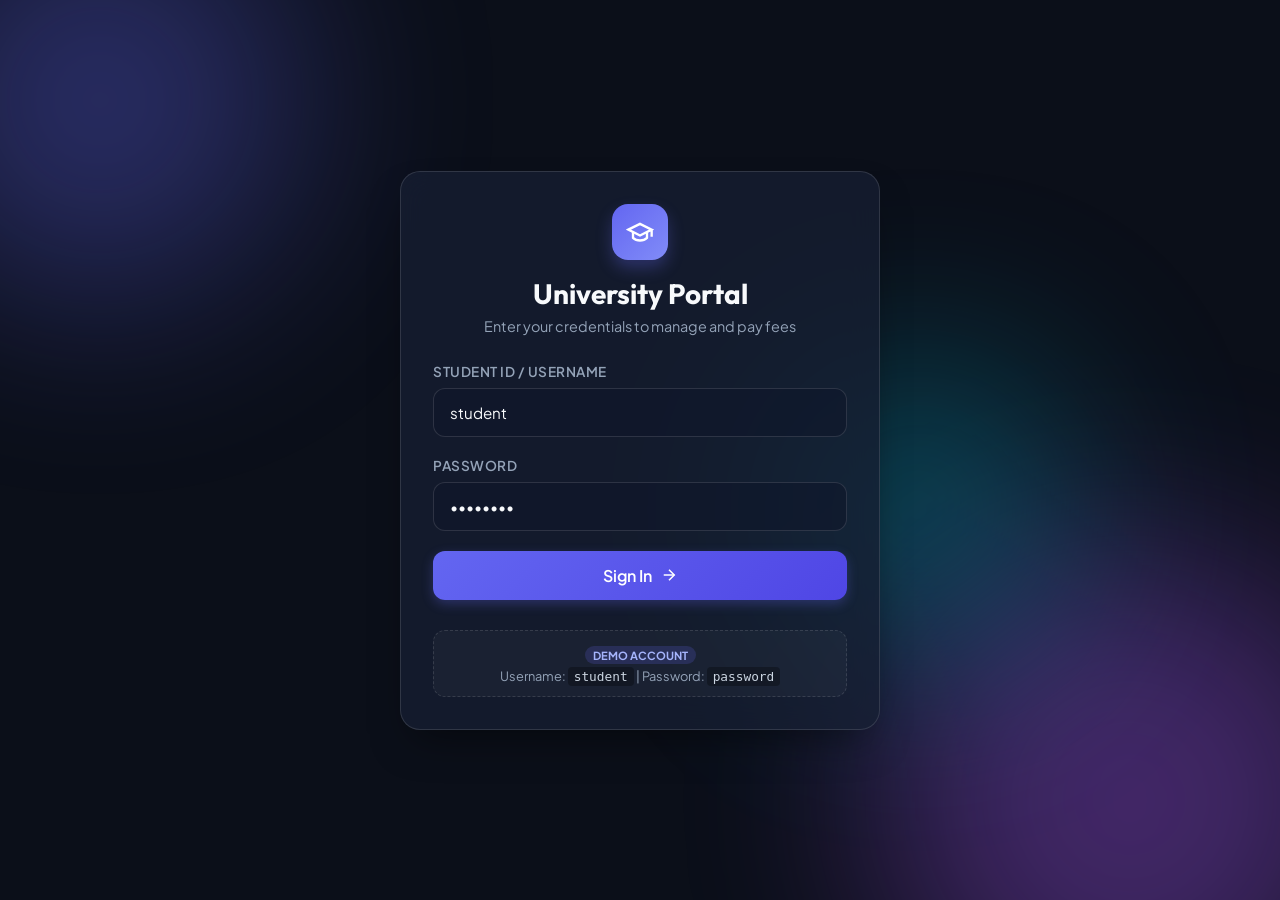
==== src/main/resources/static/index.html @ e8a91a87 "feat: complete student fee payment system with pure SQL, Razorpay integration, and Supabase PostgreS" ====
<!DOCTYPE html>
<html lang="en">

<head>
    <meta charset="UTF-8">
    <meta name="viewport" content="width=device-width, initial-scale=1.0">

    <title>Student Fee Payment Portal</title>

    <!-- Google Fonts -->
    <link rel="preconnect" href="https://fonts.googleapis.com">
    <link rel="preconnect" href="https://fonts.gstatic.com" crossorigin>

    <link
        href="https://fonts.googleapis.com/css2?family=Outfit:wght@300;400;500;600;700&family=Plus+Jakarta+Sans:wght@400;500;600;700&display=swap"
        rel="stylesheet">

    <link rel="stylesheet" href="styles.css">
</head>

<body>

    <!-- Background -->
    <div class="background-globes">
        <div class="globe globe-1"></div>
        <div class="globe globe-2"></div>
        <div class="globe globe-3"></div>
    </div>


    <div class="app-container">


        <!-- ================================================= -->
        <!-- LOGIN PAGE -->
        <!-- ================================================= -->

        <div id="loginView" class="card glass-card fade-in">

            <div class="card-header">

                <div class="logo-badge">

                    <svg width="28" height="28"
                         viewBox="0 0 24 24"
                         fill="none"
                         stroke="currentColor"
                         stroke-width="2">

                        <path d="M22 10v6M2 10l10-5 10 5-10 5z"/>
                        <path d="M6 12v5c3 3 9 3 12 0v-5"/>

                    </svg>

                </div>

                <h2>University Portal</h2>

                <p class="subtitle">
                    Enter your credentials to manage and pay fees
                </p>

            </div>


            <form id="loginForm" class="form-layout">

                <div class="input-group">

                    <label for="username">
                        Student ID / Username
                    </label>

                    <input
                        type="text"
                        id="username"
                        placeholder="e.g. student"
                        value="student"
                        required
                    >

                </div>


                <div class="input-group">

                    <label for="password">
                        Password
                    </label>

                    <input
                        type="password"
                        id="password"
                        placeholder="••••••••"
                        value="password"
                        required
                    >

                </div>


                <div id="loginError"
                     class="error-banner hidden">

                    Invalid credentials!
                    Use student / password.

                </div>


                <button
                    type="submit"
                    class="btn btn-primary btn-full">

                    <span>Sign In</span>

                    <svg width="18"
                         height="18"
                         viewBox="0 0 24 24"
                         fill="none"
                         stroke="currentColor"
                         stroke-width="2">

                        <line x1="5"
                              y1="12"
                              x2="19"
                              y2="12"/>

                        <polyline points="12 5 19 12 12 19"/>

                    </svg>

                </button>


                <div class="demo-hint">

                    <div class="demo-badge">
                        Demo Account
                    </div>

                    <p>
                        Username:
                        <code>student</code>
                        |
                        Password:
                        <code>password</code>
                    </p>

                </div>

            </form>

        </div>



        <!-- ================================================= -->
        <!-- DASHBOARD PAGE -->
        <!-- ================================================= -->

        <div id="dashboardView"
             class="card glass-card fade-in hidden">


            <!-- Navbar -->

            <div class="dashboard-navbar">

                <div class="user-info">

                    <div class="avatar">
                        AM
                    </div>

                    <div>

                        <h3 id="studentName">
                            Alex Morgan
                        </h3>

                        <span class="user-role">
                            ID: STU-2026-8942 • Computer Science
                        </span>

                    </div>

                </div>


                <button
                    id="logoutBtn"
                    class="btn btn-secondary btn-sm">

                    Logout

                </button>

            </div>



            <!-- Payment Status -->

            <div class="fee-status-banner warning">

                <div class="status-icon">
                    ⚡
                </div>

                <div>

                    <h4>
                        Pending Payment Action Required
                    </h4>

                    <p>
                        Fall Semester 2026 Tuition & Associated Fees
                    </p>

                </div>

            </div>



            <!-- Fee Breakdown -->

            <div class="fee-card">

                <h3>
                    Pending Fee Breakdown
                </h3>


                <div class="fee-list">

                    <div class="fee-item">

                        <span>
                            Tuition Fee (Fall 2026)
                        </span>

                        <span class="amount">
                            ₹4,500.00
                        </span>

                    </div>


                    <div class="fee-item">

                        <span>
                            Library & Digital Resources
                        </span>

                        <span class="amount">
                            ₹350.00
                        </span>

                    </div>


                    <div class="fee-item">

                        <span>
                            Campus Infrastructure & Amenities
                        </span>

                        <span class="amount">
                            ₹200.00
                        </span>

                    </div>


                    <div class="fee-item divider"></div>


                    <div class="fee-item total">

                        <span>
                            Total Due
                        </span>

                        <span class="total-amount">
                            ₹5,050.00
                        </span>

                    </div>

                </div>

            </div>



            <!-- Payment Method -->

            <div class="payment-method-section">

                <label class="section-label">
                    Select Payment Method
                </label>


                <div class="method-grid">


                    <label class="method-card active">

                        <input
                            type="radio"
                            name="payMethod"
                            value="card"
                            checked
                        >

                        <span class="method-icon">
                            💳
                        </span>

                        <span class="method-title">
                            Credit / Debit Card
                        </span>

                    </label>



                    <label class="method-card">

                        <input
                            type="radio"
                            name="payMethod"
                            value="upi"
                        >

                        <span class="method-icon">
                            📱
                        </span>

                        <span class="method-title">
                            UPI / Instant Pay
                        </span>

                    </label>



                    <label class="method-card">

                        <input
                            type="radio"
                            name="payMethod"
                            value="netbanking"
                        >

                        <span class="method-icon">
                            🏛️
                        </span>

                        <span class="method-title">
                            Net Banking
                        </span>

                    </label>


                </div>

            </div>



            <!-- Pay Button -->

            <button
                id="payNowBtn"
                class="btn btn-success btn-full btn-lg">

                <span id="payBtnText">
                    Pay ₹5,050.00 Now
                </span>

                <span
                    id="paySpinner"
                    class="spinner hidden">
                </span>

            </button>

        </div>



        <!-- ================================================= -->
        <!-- RECEIPT PAGE -->
        <!-- Same Card / Same Structure -->
        <!-- ================================================= -->

        <div id="receiptView"
             class="card glass-card fade-in hidden">


            <div class="card-header">

                <div class="logo-badge receipt-success">
                    ✓
                </div>

                <h2>
                    Payment Successful
                </h2>

                <p class="subtitle">
                    Your fee payment has been completed successfully.
                </p>

            </div>



            <!-- Receipt -->

            <div class="receipt-box">


                <div class="receipt-row">

                    <span>
                        Transaction ID
                    </span>

                    <strong id="receiptTransactionId">
                        -
                    </strong>

                </div>



                <div class="receipt-row">

                    <span>
                        Transaction Date
                    </span>

                    <strong id="receiptDate">
                        -
                    </strong>

                </div>



                <div class="receipt-row">

                    <span>
                        Payment Method
                    </span>

                    <strong id="receiptMethod">
                        -
                    </strong>

                </div>



                <div class="receipt-row">

                    <span>
                        Gateway
                    </span>

                    <strong>
                        Razorpay Simulation
                    </strong>

                </div>



                <div class="receipt-row">

                    <span>
                        Status
                    </span>

                    <strong class="success-text">
                        SUCCESS
                    </strong>

                </div>



                <div class="receipt-row divider"></div>



                <div class="receipt-row total">

                    <span>
                        Amount Paid
                    </span>

                    <span
                        id="receiptAmount"
                        class="paid-amount">

                        ₹5,050.00

                    </span>

                </div>

            </div>



            <!-- Receipt ID -->

            <div class="receipt-reference">

                Receipt ID:

                <strong id="receiptId">
                    -
                </strong>

            </div>



            <!-- Back -->

            <button
                id="backToDashboardBtn"
                class="btn btn-primary btn-full">

                Back to Dashboard

            </button>


        </div>

    </div>


    <!-- Razorpay Standard Checkout SDK -->
    <script src="https://checkout.razorpay.com/v1/checkout.js"></script>
    <script src="app.js"></script>

</body>
</html>
---- src/main/resources/static/styles.css ----
:root {
    --bg-primary: #0b0f19;
    --bg-surface: rgba(23, 31, 51, 0.75);
    --border-color: rgba(255, 255, 255, 0.12);
    --text-primary: #f8fafc;
    --text-secondary: #94a3b8;
    --accent-blue: #6366f1;
    --accent-blue-hover: #4f46e5;
    --accent-green: #10b981;
    --accent-green-hover: #059669;
    --accent-amber: #f59e0b;
    --card-shadow: 0 20px 40px -15px rgba(0, 0, 0, 0.5);
    --radius-lg: 20px;
    --radius-md: 12px;
    --radius-sm: 8px;
    --font-main: 'Plus Jakarta Sans', -apple-system, sans-serif;
    --font-display: 'Outfit', sans-serif;
}

* {
    box-sizing: border-box;
    margin: 0;
    padding: 0;
}

body {
    font-family: var(--font-main);
    background-color: var(--bg-primary);
    color: var(--text-primary);
    min-height: 100vh;
    display: flex;
    justify-content: center;
    align-items: center;
    overflow-x: hidden;
    position: relative;
    padding: 20px;
}

/* Dynamic Background Glows */
.background-globes {
    position: fixed;
    top: 0;
    left: 0;
    width: 100vw;
    height: 100vh;
    z-index: -1;
    overflow: hidden;
}

.globe {
    position: absolute;
    border-radius: 50%;
    filter: blur(100px);
    opacity: 0.35;
    animation: float 15s infinite alternate ease-in-out;
}

.globe-1 {
    width: 400px;
    height: 400px;
    background: #6366f1;
    top: -100px;
    left: -100px;
}

.globe-2 {
    width: 500px;
    height: 500px;
    background: #a855f7;
    bottom: -150px;
    right: -100px;
    animation-delay: -5s;
}

.globe-3 {
    width: 300px;
    height: 300px;
    background: #06b6d4;
    top: 40%;
    left: 60%;
    animation-delay: -10s;
}

@keyframes float {
    0% { transform: translate(0, 0) scale(1); }
    100% { transform: translate(50px, 40px) scale(1.1); }
}

/* Layout Containers */
.app-container {
    width: 100%;
    max-width: 480px;
    margin: 0 auto;
}

.card {
    background: var(--bg-surface);
    backdrop-filter: blur(16px);
    -webkit-backdrop-filter: blur(16px);
    border: 1px solid var(--border-color);
    border-radius: var(--radius-lg);
    padding: 32px;
    box-shadow: var(--card-shadow);
    transition: all 0.3s cubic-bezier(0.4, 0, 0.2, 1);
}

/* Animations */
.fade-in {
    animation: fadeIn 0.4s ease-out forwards;
}

@keyframes fadeIn {
    from { opacity: 0; transform: translateY(15px); }
    to { opacity: 1; transform: translateY(0); }
}

.hidden {
    display: none !important;
}

/* Card Header */
.card-header {
    text-align: center;
    margin-bottom: 28px;
}

.logo-badge {
    width: 56px;
    height: 56px;
    background: linear-gradient(135deg, var(--accent-blue), #818cf8);
    border-radius: 16px;
    display: inline-flex;
    align-items: center;
    justify-content: center;
    color: white;
    margin-bottom: 16px;
    box-shadow: 0 8px 16px rgba(99, 102, 241, 0.3);
}

.card-header h2 {
    font-family: var(--font-display);
    font-size: 1.75rem;
    font-weight: 700;
    color: var(--text-primary);
    margin-bottom: 6px;
}

.subtitle {
    color: var(--text-secondary);
    font-size: 0.9rem;
}

/* Forms & Inputs */
.form-layout {
    display: flex;
    flex-direction: column;
    gap: 20px;
}

.input-group {
    display: flex;
    flex-direction: column;
    gap: 8px;
}

.input-group label {
    font-size: 0.85rem;
    font-weight: 600;
    color: var(--text-secondary);
    text-transform: uppercase;
    letter-spacing: 0.5px;
}

.input-group input {
    width: 100%;
    padding: 14px 16px;
    background: rgba(15, 23, 42, 0.6);
    border: 1px solid var(--border-color);
    border-radius: var(--radius-md);
    color: var(--text-primary);
    font-size: 0.95rem;
    font-family: var(--font-main);
    outline: none;
    transition: border-color 0.2s, box-shadow 0.2s;
}

.input-group input:focus {
    border-color: var(--accent-blue);
    box-shadow: 0 0 0 3px rgba(99, 102, 241, 0.2);
}

.error-banner {
    background: rgba(239, 68, 68, 0.15);
    border: 1px solid rgba(239, 68, 68, 0.4);
    color: #fca5a5;
    padding: 12px;
    border-radius: var(--radius-sm);
    font-size: 0.85rem;
    text-align: center;
}

/* Buttons */
.btn {
    display: inline-flex;
    align-items: center;
    justify-content: center;
    gap: 8px;
    padding: 14px 24px;
    border-radius: var(--radius-md);
    font-size: 1rem;
    font-weight: 600;
    font-family: var(--font-main);
    cursor: pointer;
    border: none;
    transition: all 0.2s ease;
}

.btn-full {
    width: 100%;
}

.btn-primary {
    background: linear-gradient(135deg, var(--accent-blue), var(--accent-blue-hover));
    color: white;
    box-shadow: 0 4px 12px rgba(99, 102, 241, 0.3);
}

.btn-primary:hover {
    transform: translateY(-1px);
    box-shadow: 0 6px 20px rgba(99, 102, 241, 0.4);
}

.btn-success {
    background: linear-gradient(135deg, var(--accent-green), var(--accent-green-hover));
    color: white;
    box-shadow: 0 4px 12px rgba(16, 185, 129, 0.3);
}

.btn-success:hover {
    transform: translateY(-1px);
    box-shadow: 0 6px 20px rgba(16, 185, 129, 0.4);
}

.btn-secondary {
    background: rgba(255, 255, 255, 0.08);
    color: var(--text-primary);
    border: 1px solid var(--border-color);
}

.btn-secondary:hover {
    background: rgba(255, 255, 255, 0.15);
}

.btn-sm {
    padding: 8px 14px;
    font-size: 0.85rem;
}

.btn-lg {
    padding: 16px;
    font-size: 1.05rem;
}

/* Demo Hint */
.demo-hint {
    margin-top: 10px;
    padding: 12px;
    background: rgba(255, 255, 255, 0.03);
    border: 1px dashed var(--border-color);
    border-radius: var(--radius-md);
    text-align: center;
}

.demo-badge {
    display: inline-block;
    background: rgba(99, 102, 241, 0.2);
    color: #a5b4fc;
    font-size: 0.7rem;
    font-weight: 700;
    text-transform: uppercase;
    padding: 2px 8px;
    border-radius: 20px;
    margin-bottom: 4px;
}

.demo-hint p {
    font-size: 0.8rem;
    color: var(--text-secondary);
}

.demo-hint code {
    color: #cbd5e1;
    background: rgba(0, 0, 0, 0.3);
    padding: 2px 6px;
    border-radius: 4px;
}

/* Dashboard Component Styles */
.dashboard-navbar {
    display: flex;
    justify-content: space-between;
    align-items: center;
    padding-bottom: 20px;
    margin-bottom: 20px;
    border-bottom: 1px solid var(--border-color);
}

.user-info {
    display: flex;
    align-items: center;
    gap: 12px;
}

.avatar {
    width: 42px;
    height: 42px;
    border-radius: 50%;
    background: linear-gradient(135deg, #ec4899, #8b5cf6);
    color: white;
    font-weight: 700;
    display: flex;
    align-items: center;
    justify-content: center;
    font-size: 0.95rem;
}

.user-info h3 {
    font-size: 1rem;
    font-weight: 600;
}

.user-role {
    font-size: 0.75rem;
    color: var(--text-secondary);
}

.fee-status-banner {
    display: flex;
    align-items: center;
    gap: 12px;
    padding: 14px 16px;
    border-radius: var(--radius-md);
    margin-bottom: 20px;
}

.fee-status-banner.warning {
    background: rgba(245, 158, 11, 0.15);
    border: 1px solid rgba(245, 158, 11, 0.3);
    color: #fde68a;
}

.fee-status-banner h4 {
    font-size: 0.9rem;
    font-weight: 600;
}

.fee-status-banner p {
    font-size: 0.8rem;
    color: #fcd34d;
    opacity: 0.8;
}

.status-icon {
    font-size: 1.4rem;
}

/* Fee Breakdown Card */
.fee-card {
    background: rgba(15, 23, 42, 0.5);
    border: 1px solid var(--border-color);
    border-radius: var(--radius-md);
    padding: 20px;
    margin-bottom: 20px;
}

.fee-card h3 {
    font-size: 0.95rem;
    color: var(--text-secondary);
    margin-bottom: 16px;
    text-transform: uppercase;
    letter-spacing: 0.5px;
}

.fee-list {
    display: flex;
    flex-direction: column;
    gap: 12px;
}

.fee-item {
    display: flex;
    justify-content: space-between;
    font-size: 0.9rem;
    color: #cbd5e1;
}

.fee-item.divider {
    height: 1px;
    background: var(--border-color);
    margin: 4px 0;
}

.fee-item.total {
    font-weight: 700;
    font-size: 1.1rem;
    color: var(--text-primary);
}

.total-amount {
    color: var(--accent-green);
    font-size: 1.25rem;
    font-family: var(--font-display);
}

/* Payment Method Grid */
.payment-method-section {
    margin-bottom: 24px;
}

.section-label {
    display: block;
    font-size: 0.85rem;
    font-weight: 600;
    color: var(--text-secondary);
    text-transform: uppercase;
    letter-spacing: 0.5px;
    margin-bottom: 10px;
}

.method-grid {
    display: grid;
    grid-template-columns: repeat(3, 1fr);
    gap: 10px;
}

.method-card {
    background: rgba(15, 23, 42, 0.4);
    border: 1px solid var(--border-color);
    border-radius: var(--radius-md);
    padding: 12px 8px;
    text-align: center;
    cursor: pointer;
    transition: all 0.2s ease;
    display: flex;
    flex-direction: column;
    align-items: center;
    gap: 6px;
}

.method-card input {
    display: none;
}

.method-card:hover {
    background: rgba(255, 255, 255, 0.05);
}

.method-card.active {
    border-color: var(--accent-blue);
    background: rgba(99, 102, 241, 0.15);
    box-shadow: 0 0 0 1px var(--accent-blue);
}

.method-icon {
    font-size: 1.3rem;
}

.method-title {
    font-size: 0.75rem;
    font-weight: 600;
    color: var(--text-primary);
}

/* Loading Spinner */
.spinner {
    width: 20px;
    height: 20px;
    border: 3px solid rgba(255, 255, 255, 0.3);
    border-radius: 50%;
    border-top-color: white;
    animation: spin 0.8s linear infinite;
}

@keyframes spin {
    to { transform: rotate(360deg); }
}

/* Transaction Success Modal */
.modal-overlay {
    position: fixed;
    top: 0;
    left: 0;
    width: 100vw;
    height: 100vh;
    background: rgba(11, 15, 25, 0.8);
    backdrop-filter: blur(8px);
    z-index: 1000;
    display: flex;
    align-items: center;
    justify-content: center;
    padding: 20px;
}

.modal-card {
    background: #171f33;
    border: 1px solid var(--border-color);
    border-radius: var(--radius-lg);
    padding: 32px;
    width: 100%;
    max-width: 420px;
    text-align: center;
    box-shadow: 0 25px 50px -12px rgba(0, 0, 0, 0.7);
}

.fade-in-up {
    animation: fadeInUp 0.4s cubic-bezier(0.16, 1, 0.3, 1) forwards;
}

@keyframes fadeInUp {
    from { opacity: 0; transform: translateY(30px) scale(0.95); }
    to { opacity: 1; transform: translateY(0) scale(1); }
}

.success-icon-wrapper {
    margin: 0 auto 20px auto;
    width: 72px;
    height: 72px;
    background: rgba(16, 185, 129, 0.15);
    border-radius: 50%;
    display: flex;
    align-items: center;
    justify-content: center;
}

/* Animated Checkmark */
.check-icon {
    width: 40px;
    height: 40px;
    position: relative;
    border-radius: 50%;
    box-sizing: content-box;
    border: 4px solid #10b981;
}

.check-icon::before {
    top: 3px;
    left: -2px;
    width: 30px;
    transform-origin: 100% 50%;
    border-radius: 100px 0 0 100px;
}

.check-icon::after {
    top: 0;
    left: 30px;
    width: 60px;
    transform-origin: 0 50%;
    border-radius: 0 100px 100px 0;
}

.icon-line {
    height: 5px;
    background-color: #10b981;
    display: block;
    border-radius: 2px;
    position: absolute;
    z-index: 10;
}

.icon-line.line-tip {
    top: 19px;
    left: 8px;
    width: 12px;
    transform: rotate(45deg);
}

.icon-line.line-long {
    top: 17px;
    right: 6px;
    width: 22px;
    transform: rotate(-45deg);
}

.modal-title {
    font-family: var(--font-display);
    font-size: 1.5rem;
    font-weight: 700;
    color: var(--text-primary);
    margin-bottom: 6px;
}

.modal-subtitle {
    font-size: 0.85rem;
    color: var(--text-secondary);
    margin-bottom: 24px;
}

.receipt-box {
    background: rgba(15, 23, 42, 0.6);
    border: 1px dashed var(--border-color);
    border-radius: var(--radius-md);
    padding: 16px;
    margin-bottom: 24px;
    display: flex;
    flex-direction: column;
    gap: 10px;
    text-align: left;
}

.receipt-row {
    display: flex;
    justify-content: space-between;
    font-size: 0.85rem;
    color: var(--text-secondary);
}

.receipt-row strong {
    color: var(--text-primary);
    font-weight: 600;
}

.receipt-row.divider {
    height: 1px;
    background: var(--border-color);
    margin: 4px 0;
}

.receipt-row.total {
    font-size: 0.95rem;
    font-weight: 700;
    color: var(--text-primary);
}

.paid-amount {
    color: var(--accent-green);
    font-size: 1.1rem;
    font-weight: 700;
}
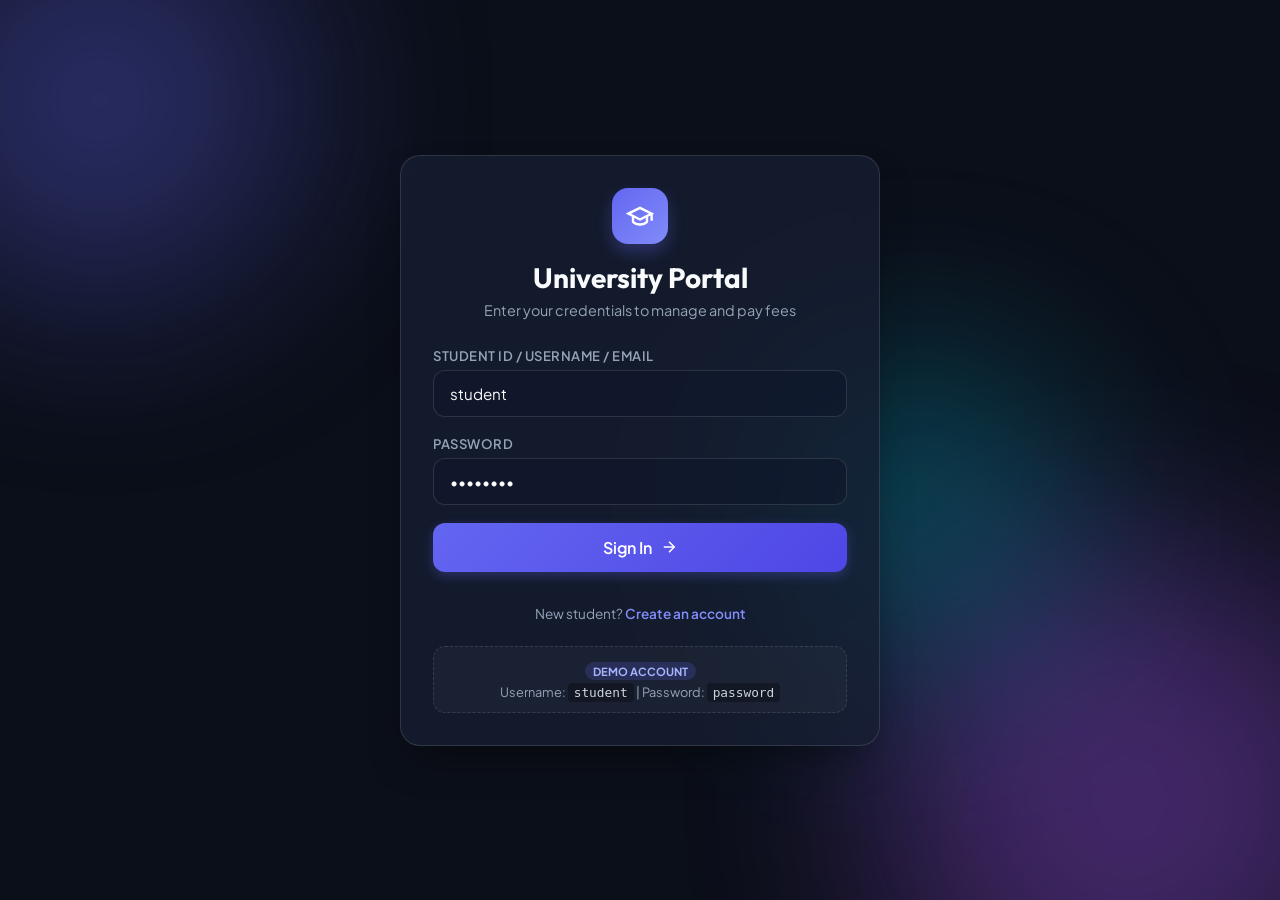
==== commit 1ca9ae0c: "Just Cleaned Files" ====
--- a/src/main/resources/static/index.html
+++ b/src/main/resources/static/index.html
@@ -1,558 +1,211 @@
 <!DOCTYPE html>
 <html lang="en">
-
 <head>
     <meta charset="UTF-8">
     <meta name="viewport" content="width=device-width, initial-scale=1.0">
-
     <title>Student Fee Payment Portal</title>
-
     <!-- Google Fonts -->
     <link rel="preconnect" href="https://fonts.googleapis.com">
     <link rel="preconnect" href="https://fonts.gstatic.com" crossorigin>
-
-    <link
-        href="https://fonts.googleapis.com/css2?family=Outfit:wght@300;400;500;600;700&family=Plus+Jakarta+Sans:wght@400;500;600;700&display=swap"
-        rel="stylesheet">
-
+    <link href="https://fonts.googleapis.com/css2?family=Outfit:wght@300;400;500;600;700&family=Plus+Jakarta+Sans:wght@400;500;600;700&display=swap" rel="stylesheet">
     <link rel="stylesheet" href="styles.css">
+    <link rel="stylesheet" href="payment-flow.css">
 </head>
-
 <body>
-
-    <!-- Background -->
     <div class="background-globes">
         <div class="globe globe-1"></div>
         <div class="globe globe-2"></div>
         <div class="globe globe-3"></div>
     </div>
 
-
     <div class="app-container">
-
-
-        <!-- ================================================= -->
-        <!-- LOGIN PAGE -->
-        <!-- ================================================= -->
-
+        <!-- LOGIN VIEW -->
         <div id="loginView" class="card glass-card fade-in">
-
             <div class="card-header">
-
                 <div class="logo-badge">
-
-                    <svg width="28" height="28"
-                         viewBox="0 0 24 24"
-                         fill="none"
-                         stroke="currentColor"
-                         stroke-width="2">
-
+                    <svg width="28" height="28" viewBox="0 0 24 24" fill="none" stroke="currentColor" stroke-width="2">
                         <path d="M22 10v6M2 10l10-5 10 5-10 5z"/>
                         <path d="M6 12v5c3 3 9 3 12 0v-5"/>
-
-                    </svg>
-
-                </div>
-
+                    </svg>
+                </div>
                 <h2>University Portal</h2>
-
-                <p class="subtitle">
-                    Enter your credentials to manage and pay fees
-                </p>
-
-            </div>
-
+                <p class="subtitle">Enter your credentials to manage and pay fees</p>
+            </div>
+
+            <div id="signupSuccessBanner" class="success-banner hidden">
+                Account created successfully! Please sign in below using your password.
+            </div>
 
             <form id="loginForm" class="form-layout">
-
-                <div class="input-group">
-
-                    <label for="username">
-                        Student ID / Username
+                <div class="input-group">
+                    <label for="username">Student ID / Username / Email</label>
+                    <input type="text" id="username" placeholder="e.g. student or email@domain.com" required value="student">
+                </div>
+
+                <div class="input-group">
+                    <label for="password">Password</label>
+                    <input type="password" id="password" placeholder="••••••••" required value="password">
+                </div>
+
+                <div id="loginError" class="error-banner hidden">
+                    Invalid credentials! Use student / password or sign up.
+                </div>
+
+                <button type="submit" class="btn btn-primary btn-full">
+                    <span>Sign In</span>
+                    <svg width="18" height="18" viewBox="0 0 24 24" fill="none" stroke="currentColor" stroke-width="2">
+                        <line x1="5" y1="12" x2="19" y2="12"></line>
+                        <polyline points="12 5 19 12 12 19"></polyline>
+                    </svg>
+                </button>
+
+                <div class="toggle-link-wrapper" style="margin-top: 15px; text-align: center;">
+                    <span>New student? </span>
+                    <a href="#" id="showSignupLink" class="link-btn">Create an account</a>
+                </div>
+
+                <div class="demo-hint">
+                    <div class="demo-badge">Demo Account</div>
+                    <p>Username: <code>student</code> | Password: <code>password</code></p>
+                </div>
+            </form>
+        </div>
+
+        <!-- SIGNUP VIEW -->
+        <div id="signupView" class="card glass-card fade-in hidden">
+            <div class="card-header">
+                <div class="logo-badge signup-badge">
+                    <svg width="28" height="28" viewBox="0 0 24 24" fill="none" stroke="currentColor" stroke-width="2">
+                        <path d="M16 21v-2a4 4 0 0 0-4-4H5a4 4 0 0 0-4 4v2"></path>
+                        <circle cx="8.5" cy="7" r="4"></circle>
+                        <line x1="20" y1="8" x2="20" y2="14"></line>
+                        <line x1="23" y1="11" x2="17" y2="11"></line>
+                    </svg>
+                </div>
+                <h2>Create Student Account</h2>
+                <p class="subtitle">Fill in your details & password to register</p>
+            </div>
+
+            <form id="signupForm" class="form-layout">
+                <div class="input-group">
+                    <label for="signupName">Full Name</label>
+                    <input type="text" id="signupName" placeholder="e.g. Alex Morgan" required>
+                </div>
+
+                <div class="input-group">
+                    <label for="signupEmail">Email Address</label>
+                    <input type="email" id="signupEmail" placeholder="e.g. alex.morgan@university.edu" required>
+                </div>
+
+                <div class="input-group">
+                    <label for="signupMobile">Mobile Number</label>
+                    <input type="tel" id="signupMobile" placeholder="e.g. +91 98765 43210" required pattern="[0-9+\s\-\(\)]{7,17}">
+                </div>
+
+                <div class="input-group">
+                    <label for="signupPassword">Password (for future login)</label>
+                    <input type="password" id="signupPassword" placeholder="••••••••" required minlength="4">
+                </div>
+
+                <div class="input-group">
+                    <label for="signupConfirmPassword">Confirm Password</label>
+                    <input type="password" id="signupConfirmPassword" placeholder="••••••••" required minlength="4">
+                </div>
+
+                <div id="signupError" class="error-banner hidden">
+                    Passwords do not match! Please check and try again.
+                </div>
+
+                <button type="submit" class="btn btn-success btn-full">
+                    <span>Create Account</span>
+                    <svg width="18" height="18" viewBox="0 0 24 24" fill="none" stroke="currentColor" stroke-width="2">
+                        <polyline points="20 6 9 17 4 12"></polyline>
+                    </svg>
+                </button>
+
+                <div class="toggle-link-wrapper" style="margin-top: 15px; text-align: center;">
+                    <span>Already registered? </span>
+                    <a href="#" id="showLoginLink" class="link-btn">Sign In</a>
+                </div>
+            </form>
+        </div>
+
+        <!-- DASHBOARD VIEW -->
+        <div id="dashboardView" class="card glass-card fade-in hidden">
+            <div class="dashboard-navbar">
+                <div class="user-info">
+                    <div id="avatar" class="avatar">AM</div>
+                    <div>
+                        <h3 id="studentName">Alex Morgan</h3>
+                        <span id="studentRole" class="user-role">ID: STU-2026-8942 • Computer Science</span>
+                    </div>
+                </div>
+                <button id="logoutBtn" class="btn btn-secondary btn-sm">Logout</button>
+            </div>
+
+            <div class="fee-status-banner warning">
+                <div class="status-icon">⚡</div>
+                <div>
+                    <h4>Pending Payment Action Required</h4>
+                    <p>Fall Semester 2026 Tuition & Associated Fees</p>
+                </div>
+            </div>
+
+            <!-- Fee Breakdown -->
+            <div class="fee-card">
+                <h3>Pending Fee Breakdown</h3>
+                <div class="fee-list">
+                    <div class="fee-item">
+                        <span>Tuition Fee (Fall 2026)</span>
+                        <span class="amount">₹4,500.00</span>
+                    </div>
+                    <div class="fee-item">
+                        <span>Library & Digital Resources</span>
+                        <span class="amount">₹350.00</span>
+                    </div>
+                    <div class="fee-item">
+                        <span>Campus Infrastructure & Amenities</span>
+                        <span class="amount">₹200.00</span>
+                    </div>
+                    <div class="fee-item divider"></div>
+                    <div class="fee-item total">
+                        <span>Total Due</span>
+                        <span class="total-amount">₹5,050.00</span>
+                    </div>
+                </div>
+            </div>
+
+            <!-- Payment Method Selection -->
+            <div class="payment-method-section">
+                <label class="section-label">Select Payment Method</label>
+                <div class="method-grid">
+                    <label class="method-card active">
+                        <input type="radio" name="payMethod" value="card" checked>
+                        <span class="method-icon">💳</span>
+                        <span class="method-title">Credit / Debit Card</span>
                     </label>
-
-                    <input
-                        type="text"
-                        id="username"
-                        placeholder="e.g. student"
-                        value="student"
-                        required
-                    >
-
-                </div>
-
-
-                <div class="input-group">
-
-                    <label for="password">
-                        Password
+                    <label class="method-card">
+                        <input type="radio" name="payMethod" value="upi">
+                        <span class="method-icon">📱</span>
+                        <span class="method-title">UPI / Instant Pay</span>
                     </label>
-
-                    <input
-                        type="password"
-                        id="password"
-                        placeholder="••••••••"
-                        value="password"
-                        required
-                    >
-
-                </div>
-
-
-                <div id="loginError"
-                     class="error-banner hidden">
-
-                    Invalid credentials!
-                    Use student / password.
-
-                </div>
-
-
-                <button
-                    type="submit"
-                    class="btn btn-primary btn-full">
-
-                    <span>Sign In</span>
-
-                    <svg width="18"
-                         height="18"
-                         viewBox="0 0 24 24"
-                         fill="none"
-                         stroke="currentColor"
-                         stroke-width="2">
-
-                        <line x1="5"
-                              y1="12"
-                              x2="19"
-                              y2="12"/>
-
-                        <polyline points="12 5 19 12 12 19"/>
-
-                    </svg>
-
-                </button>
-
-
-                <div class="demo-hint">
-
-                    <div class="demo-badge">
-                        Demo Account
-                    </div>
-
-                    <p>
-                        Username:
-                        <code>student</code>
-                        |
-                        Password:
-                        <code>password</code>
-                    </p>
-
-                </div>
-
-            </form>
-
+                    <label class="method-card">
+                        <input type="radio" name="payMethod" value="netbanking">
+                        <span class="method-icon">🏛️</span>
+                        <span class="method-title">Net Banking</span>
+                    </label>
+                </div>
+            </div>
+
+            <button id="payNowBtn" class="btn btn-success btn-full btn-lg">
+                <span id="payBtnText">Pay ₹5,050.00 Now</span>
+                <span id="paySpinner" class="spinner hidden"></span>
+            </button>
         </div>
-
-
-
-        <!-- ================================================= -->
-        <!-- DASHBOARD PAGE -->
-        <!-- ================================================= -->
-
-        <div id="dashboardView"
-             class="card glass-card fade-in hidden">
-
-
-            <!-- Navbar -->
-
-            <div class="dashboard-navbar">
-
-                <div class="user-info">
-
-                    <div class="avatar">
-                        AM
-                    </div>
-
-                    <div>
-
-                        <h3 id="studentName">
-                            Alex Morgan
-                        </h3>
-
-                        <span class="user-role">
-                            ID: STU-2026-8942 • Computer Science
-                        </span>
-
-                    </div>
-
-                </div>
-
-
-                <button
-                    id="logoutBtn"
-                    class="btn btn-secondary btn-sm">
-
-                    Logout
-
-                </button>
-
-            </div>
-
-
-
-            <!-- Payment Status -->
-
-            <div class="fee-status-banner warning">
-
-                <div class="status-icon">
-                    ⚡
-                </div>
-
-                <div>
-
-                    <h4>
-                        Pending Payment Action Required
-                    </h4>
-
-                    <p>
-                        Fall Semester 2026 Tuition & Associated Fees
-                    </p>
-
-                </div>
-
-            </div>
-
-
-
-            <!-- Fee Breakdown -->
-
-            <div class="fee-card">
-
-                <h3>
-                    Pending Fee Breakdown
-                </h3>
-
-
-                <div class="fee-list">
-
-                    <div class="fee-item">
-
-                        <span>
-                            Tuition Fee (Fall 2026)
-                        </span>
-
-                        <span class="amount">
-                            ₹4,500.00
-                        </span>
-
-                    </div>
-
-
-                    <div class="fee-item">
-
-                        <span>
-                            Library & Digital Resources
-                        </span>
-
-                        <span class="amount">
-                            ₹350.00
-                        </span>
-
-                    </div>
-
-
-                    <div class="fee-item">
-
-                        <span>
-                            Campus Infrastructure & Amenities
-                        </span>
-
-                        <span class="amount">
-                            ₹200.00
-                        </span>
-
-                    </div>
-
-
-                    <div class="fee-item divider"></div>
-
-
-                    <div class="fee-item total">
-
-                        <span>
-                            Total Due
-                        </span>
-
-                        <span class="total-amount">
-                            ₹5,050.00
-                        </span>
-
-                    </div>
-
-                </div>
-
-            </div>
-
-
-
-            <!-- Payment Method -->
-
-            <div class="payment-method-section">
-
-                <label class="section-label">
-                    Select Payment Method
-                </label>
-
-
-                <div class="method-grid">
-
-
-                    <label class="method-card active">
-
-                        <input
-                            type="radio"
-                            name="payMethod"
-                            value="card"
-                            checked
-                        >
-
-                        <span class="method-icon">
-                            💳
-                        </span>
-
-                        <span class="method-title">
-                            Credit / Debit Card
-                        </span>
-
-                    </label>
-
-
-
-                    <label class="method-card">
-
-                        <input
-                            type="radio"
-                            name="payMethod"
-                            value="upi"
-                        >
-
-                        <span class="method-icon">
-                            📱
-                        </span>
-
-                        <span class="method-title">
-                            UPI / Instant Pay
-                        </span>
-
-                    </label>
-
-
-
-                    <label class="method-card">
-
-                        <input
-                            type="radio"
-                            name="payMethod"
-                            value="netbanking"
-                        >
-
-                        <span class="method-icon">
-                            🏛️
-                        </span>
-
-                        <span class="method-title">
-                            Net Banking
-                        </span>
-
-                    </label>
-
-
-                </div>
-
-            </div>
-
-
-
-            <!-- Pay Button -->
-
-            <button
-                id="payNowBtn"
-                class="btn btn-success btn-full btn-lg">
-
-                <span id="payBtnText">
-                    Pay ₹5,050.00 Now
-                </span>
-
-                <span
-                    id="paySpinner"
-                    class="spinner hidden">
-                </span>
-
-            </button>
-
-        </div>
-
-
-
-        <!-- ================================================= -->
-        <!-- RECEIPT PAGE -->
-        <!-- Same Card / Same Structure -->
-        <!-- ================================================= -->
-
-        <div id="receiptView"
-             class="card glass-card fade-in hidden">
-
-
-            <div class="card-header">
-
-                <div class="logo-badge receipt-success">
-                    ✓
-                </div>
-
-                <h2>
-                    Payment Successful
-                </h2>
-
-                <p class="subtitle">
-                    Your fee payment has been completed successfully.
-                </p>
-
-            </div>
-
-
-
-            <!-- Receipt -->
-
-            <div class="receipt-box">
-
-
-                <div class="receipt-row">
-
-                    <span>
-                        Transaction ID
-                    </span>
-
-                    <strong id="receiptTransactionId">
-                        -
-                    </strong>
-
-                </div>
-
-
-
-                <div class="receipt-row">
-
-                    <span>
-                        Transaction Date
-                    </span>
-
-                    <strong id="receiptDate">
-                        -
-                    </strong>
-
-                </div>
-
-
-
-                <div class="receipt-row">
-
-                    <span>
-                        Payment Method
-                    </span>
-
-                    <strong id="receiptMethod">
-                        -
-                    </strong>
-
-                </div>
-
-
-
-                <div class="receipt-row">
-
-                    <span>
-                        Gateway
-                    </span>
-
-                    <strong>
-                        Razorpay Simulation
-                    </strong>
-
-                </div>
-
-
-
-                <div class="receipt-row">
-
-                    <span>
-                        Status
-                    </span>
-
-                    <strong class="success-text">
-                        SUCCESS
-                    </strong>
-
-                </div>
-
-
-
-                <div class="receipt-row divider"></div>
-
-
-
-                <div class="receipt-row total">
-
-                    <span>
-                        Amount Paid
-                    </span>
-
-                    <span
-                        id="receiptAmount"
-                        class="paid-amount">
-
-                        ₹5,050.00
-
-                    </span>
-
-                </div>
-
-            </div>
-
-
-
-            <!-- Receipt ID -->
-
-            <div class="receipt-reference">
-
-                Receipt ID:
-
-                <strong id="receiptId">
-                    -
-                </strong>
-
-            </div>
-
-
-
-            <!-- Back -->
-
-            <button
-                id="backToDashboardBtn"
-                class="btn btn-primary btn-full">
-
-                Back to Dashboard
-
-            </button>
-
-
-        </div>
-
     </div>
-
 
     <!-- Razorpay Standard Checkout SDK -->
     <script src="https://checkout.razorpay.com/v1/checkout.js"></script>
     <script src="app.js"></script>
-
 </body>
-</html>+</html>
--- a/src/main/resources/static/styles.css
+++ b/src/main/resources/static/styles.css
@@ -137,6 +137,11 @@
     box-shadow: 0 8px 16px rgba(99, 102, 241, 0.3);
 }
 
+.logo-badge.signup-badge {
+    background: linear-gradient(135deg, #10b981, #059669);
+    box-shadow: 0 8px 16px rgba(16, 185, 129, 0.3);
+}
+
 .card-header h2 {
     font-family: var(--font-display);
     font-size: 1.75rem;
@@ -154,17 +159,17 @@
 .form-layout {
     display: flex;
     flex-direction: column;
-    gap: 20px;
+    gap: 18px;
 }
 
 .input-group {
     display: flex;
     flex-direction: column;
-    gap: 8px;
+    gap: 6px;
 }
 
 .input-group label {
-    font-size: 0.85rem;
+    font-size: 0.82rem;
     font-weight: 600;
     color: var(--text-secondary);
     text-transform: uppercase;
@@ -173,7 +178,7 @@
 
 .input-group input {
     width: 100%;
-    padding: 14px 16px;
+    padding: 13px 16px;
     background: rgba(15, 23, 42, 0.6);
     border: 1px solid var(--border-color);
     border-radius: var(--radius-md);
@@ -199,6 +204,37 @@
     text-align: center;
 }
 
+.success-banner {
+    background: rgba(16, 185, 129, 0.15);
+    border: 1px solid rgba(16, 185, 129, 0.4);
+    color: #6ee7b7;
+    padding: 12px;
+    border-radius: var(--radius-sm);
+    font-size: 0.85rem;
+    text-align: center;
+    margin-bottom: 16px;
+}
+
+/* Toggle Link */
+.toggle-link-wrapper {
+    text-align: center;
+    font-size: 0.85rem;
+    color: var(--text-secondary);
+    margin-top: 4px;
+}
+
+.link-btn {
+    color: #818cf8;
+    text-decoration: none;
+    font-weight: 600;
+    transition: color 0.2s;
+}
+
+.link-btn:hover {
+    color: #a5b4fc;
+    text-decoration: underline;
+}
+
 /* Buttons */
 .btn {
     display: inline-flex;
@@ -263,7 +299,7 @@
 
 /* Demo Hint */
 .demo-hint {
-    margin-top: 10px;
+    margin-top: 6px;
     padding: 12px;
     background: rgba(255, 255, 255, 0.03);
     border: 1px dashed var(--border-color);
--- a/src/main/resources/static/payment-flow.css
+++ b/src/main/resources/static/payment-flow.css
@@ -0,0 +1,344 @@
+/* =========================================================
+   RAZORPAY SIMULATION / PAYMENT FLOW PAGES
+   ========================================================= */
+
+.payment-flow-card {
+    max-width: 560px;
+    margin: 0 auto;
+}
+
+.gateway-topbar {
+    display: flex;
+    align-items: center;
+    justify-content: space-between;
+    padding-bottom: 20px;
+    margin-bottom: 24px;
+    border-bottom: 1px solid var(--border-color);
+}
+
+.gateway-brand {
+    display: flex;
+    align-items: center;
+    gap: 10px;
+    font-family: var(--font-display);
+    font-size: 1.25rem;
+    font-weight: 700;
+}
+
+.gateway-logo {
+    width: 36px;
+    height: 36px;
+    border-radius: 10px;
+    display: grid;
+    place-items: center;
+    background: #2b84ff;
+    color: #fff;
+    font-weight: 800;
+}
+
+.back-link {
+    color: var(--text-secondary);
+    text-decoration: none;
+    font-size: .85rem;
+}
+
+.back-link:hover {
+    color: var(--text-primary);
+}
+
+.amount-panel {
+    text-align: center;
+    padding: 18px 0 24px;
+}
+
+.amount-panel .label {
+    color: var(--text-secondary);
+    font-size: .85rem;
+    margin-bottom: 5px;
+}
+
+.amount-panel .amount {
+    color: var(--text-primary);
+    font-family: var(--font-display);
+    font-size: 2rem;
+    font-weight: 700;
+}
+
+.amount-panel .description {
+    color: var(--text-secondary);
+    margin-top: 5px;
+    font-size: .85rem;
+}
+
+.payment-tabs {
+    display: grid;
+    grid-template-columns: repeat(3, 1fr);
+    gap: 9px;
+    margin-bottom: 20px;
+}
+
+.payment-tab {
+    border: 1px solid var(--border-color);
+    background: rgba(15, 23, 42, .45);
+    color: var(--text-secondary);
+    padding: 12px 7px;
+    border-radius: 11px;
+    cursor: pointer;
+    font-family: var(--font-main);
+    font-weight: 600;
+    font-size: .75rem;
+}
+
+.payment-tab.active {
+    border-color: var(--accent-blue);
+    background: rgba(99, 102, 241, .15);
+    color: var(--text-primary);
+}
+
+.payment-panel {
+    background: rgba(15, 23, 42, .42);
+    border: 1px solid var(--border-color);
+    border-radius: 14px;
+    padding: 18px;
+    margin-bottom: 20px;
+}
+
+.payment-panel h3 {
+    font-size: .9rem;
+    margin-bottom: 15px;
+}
+
+.flow-input {
+    width: 100%;
+    padding: 13px 14px;
+    border-radius: 10px;
+    border: 1px solid var(--border-color);
+    background: rgba(0,0,0,.18);
+    color: var(--text-primary);
+    outline: none;
+    font-family: var(--font-main);
+}
+
+.flow-input:focus {
+    border-color: var(--accent-blue);
+    box-shadow: 0 0 0 3px rgba(99,102,241,.16);
+}
+
+.flow-input-row {
+    display: grid;
+    grid-template-columns: 1fr 1fr;
+    gap: 10px;
+}
+
+.flow-label {
+    display: block;
+    color: var(--text-secondary);
+    font-size: .75rem;
+    font-weight: 600;
+    margin-bottom: 7px;
+}
+
+.secure-note {
+    text-align: center;
+    color: var(--text-secondary);
+    font-size: .72rem;
+    margin-top: 15px;
+}
+
+.processing-wrap,
+.success-wrap,
+.failed-wrap {
+    text-align: center;
+    padding: 25px 5px;
+}
+
+.processing-ring {
+    width: 72px;
+    height: 72px;
+    margin: 5px auto 22px;
+    border-radius: 50%;
+    border: 5px solid rgba(99,102,241,.18);
+    border-top-color: var(--accent-blue);
+    animation: flowSpin 1s linear infinite;
+}
+
+@keyframes flowSpin {
+    to { transform: rotate(360deg); }
+}
+
+.success-mark,
+.failed-mark {
+    width: 76px;
+    height: 76px;
+    border-radius: 50%;
+    margin: 5px auto 20px;
+    display: grid;
+    place-items: center;
+    font-size: 2rem;
+    font-weight: 800;
+}
+
+.success-mark {
+    background: rgba(16,185,129,.15);
+    border: 2px solid rgba(16,185,129,.6);
+    color: var(--accent-green);
+}
+
+.failed-mark {
+    background: rgba(239,68,68,.14);
+    border: 2px solid rgba(239,68,68,.55);
+    color: #f87171;
+}
+
+.flow-title {
+    font-family: var(--font-display);
+    font-size: 1.55rem;
+    margin-bottom: 7px;
+}
+
+.flow-subtitle {
+    color: var(--text-secondary);
+    font-size: .86rem;
+    line-height: 1.6;
+}
+
+.success-amount {
+    color: var(--accent-green);
+    font-family: var(--font-display);
+    font-size: 1.75rem;
+    font-weight: 700;
+    margin: 15px 0 20px;
+}
+
+.detail-box {
+    text-align: left;
+    background: rgba(15,23,42,.45);
+    border: 1px dashed var(--border-color);
+    border-radius: 13px;
+    padding: 16px;
+    margin: 20px 0;
+}
+
+.detail-row {
+    display: flex;
+    justify-content: space-between;
+    gap: 15px;
+    padding: 8px 0;
+    color: var(--text-secondary);
+    font-size: .78rem;
+}
+
+.detail-row strong {
+    color: var(--text-primary);
+    text-align: right;
+    word-break: break-word;
+}
+
+.status-success {
+    color: var(--accent-green) !important;
+}
+
+.receipt-header {
+    text-align: center;
+    padding-bottom: 18px;
+    margin-bottom: 18px;
+    border-bottom: 1px dashed var(--border-color);
+}
+
+.receipt-header h1 {
+    font-family: var(--font-display);
+    font-size: 1.35rem;
+}
+
+.receipt-header p {
+    color: var(--text-secondary);
+    font-size: .75rem;
+    margin-top: 5px;
+}
+
+.receipt-section-title {
+    color: var(--text-secondary);
+    text-transform: uppercase;
+    letter-spacing: .5px;
+    font-size: .72rem;
+    font-weight: 700;
+    margin: 18px 0 8px;
+}
+
+.receipt-total {
+    display: flex;
+    justify-content: space-between;
+    align-items: center;
+    margin: 18px 0;
+    padding: 15px 0;
+    border-top: 1px solid var(--border-color);
+    border-bottom: 1px solid var(--border-color);
+    font-weight: 700;
+}
+
+.receipt-total span:last-child {
+    color: var(--accent-green);
+    font-size: 1.2rem;
+}
+
+.receipt-actions {
+    display: grid;
+    grid-template-columns: 1fr 1fr;
+    gap: 10px;
+}
+
+.print-only {
+    display: none;
+}
+
+@media print {
+    body {
+        background: #fff !important;
+        color: #111 !important;
+        padding: 0;
+    }
+
+    .background-globes,
+    .no-print {
+        display: none !important;
+    }
+
+    .app-container {
+        max-width: 800px;
+    }
+
+    .card {
+        box-shadow: none;
+        border: 1px solid #ddd;
+        background: #fff;
+        color: #111;
+    }
+
+    .receipt-header h1,
+    .detail-row strong,
+    .receipt-total,
+    .receipt-total span:last-child {
+        color: #111 !important;
+    }
+
+    .receipt-header p,
+    .detail-row,
+    .receipt-section-title {
+        color: #555 !important;
+    }
+}
+
+@media (max-width: 520px) {
+    .payment-tabs {
+        grid-template-columns: 1fr;
+    }
+
+    .flow-input-row,
+    .receipt-actions {
+        grid-template-columns: 1fr;
+    }
+
+    .payment-flow-card {
+        padding: 22px;
+    }
+}
